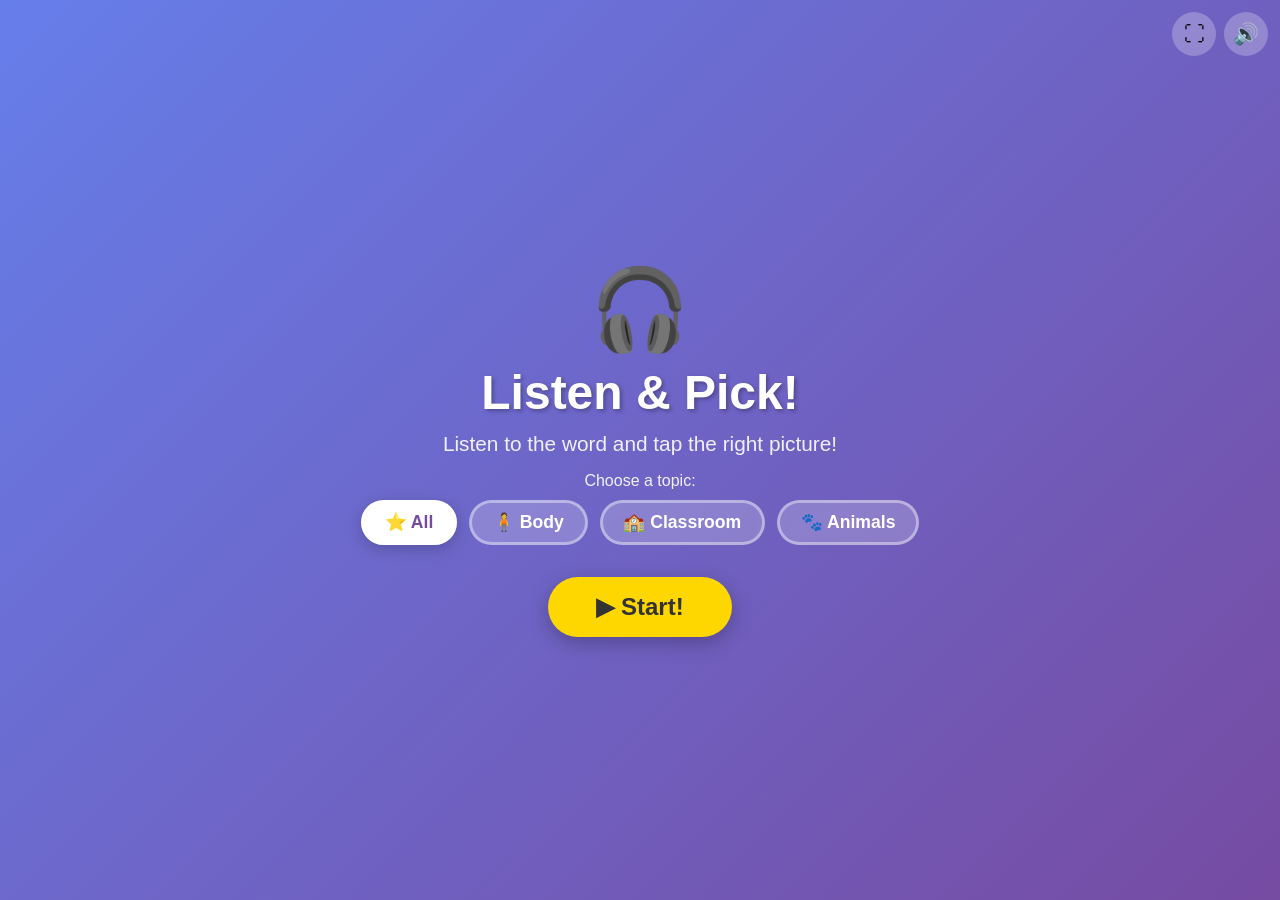
==== index.html @ e236eb67 "Initial commit: vocabulary game" ====
<!DOCTYPE html>
<html lang="en">
<head>
  <meta charset="UTF-8">
  <meta name="viewport" content="width=device-width, initial-scale=1.0">
  <meta name="apple-mobile-web-app-capable" content="yes">
  <meta name="apple-mobile-web-app-status-bar-style" content="black-translucent">
  <title>Listen & Pick!</title>
  <link rel="stylesheet" href="style.css">
</head>
<body>

  <!-- Start Screen -->
  <div id="start-screen" class="screen">
    <div class="start-content">
      <div class="title-emoji">🎧</div>
      <h1>Listen &amp; Pick!</h1>
      <p>Listen to the word and tap the right picture!</p>
      <p class="category-label">Choose a topic:</p>
      <div class="category-picker">
        <button class="btn-cat selected" data-cat="all">⭐ All</button>
        <button class="btn-cat" data-cat="body">🧍 Body</button>
        <button class="btn-cat" data-cat="classroom">🏫 Classroom</button>
        <button class="btn-cat" data-cat="animals">🐾 Animals</button>
      </div>
      <button id="start-btn" class="btn-start">▶ Start!</button>
    </div>
  </div>

  <!-- Game Screen -->
  <div id="game-screen" class="screen hidden">
    <div id="score-bar">
      <span id="score-text">✓ 0 / 0</span>
    </div>
    <div id="question-area">
      <button id="play-btn" class="btn-play" title="Play again">🔊</button>
    </div>
    <div id="choices"></div>
    <div id="feedback" class="hidden"></div>
  </div>

  <!-- End Screen -->
  <div id="end-screen" class="screen hidden">
    <div class="end-content">
      <div id="end-emoji">🏆</div>
      <h2>Well done!</h2>
      <p id="end-score"></p>
      <div id="missed-section" class="hidden">
        <p class="missed-title">Practice more: 📚</p>
        <div id="missed-list"></div>
      </div>
      <button id="replay-btn" class="btn-start">▶ Play Again!</button>
    </div>
  </div>

  <!-- Floating Controls -->
  <div id="floating-controls">
    <div class="controls-row">
      <button id="fullscreen-btn" title="全螢幕">⛶</button>
      <button id="volume-btn" title="音量">🔊</button>
    </div>
    <div id="volume-slider-wrap" class="hidden">
      <input type="range" id="volume-slider" min="0" max="1" step="0.05" value="1">
    </div>
  </div>

  <!-- iOS Toast -->
  <div id="ios-toast"></div>

  <script src="game.js"></script>
</body>
</html>
---- style.css ----
* { box-sizing: border-box; margin: 0; padding: 0; }

body {
  font-family: 'Segoe UI', Arial, sans-serif;
  background: linear-gradient(135deg, #667eea 0%, #764ba2 100%);
  min-height: 100vh;
  display: flex;
  align-items: center;
  justify-content: center;
}

.screen {
  width: 100%;
  min-height: 100vh;
  display: flex;
  align-items: center;
  justify-content: center;
}

.hidden { display: none !important; }

/* ── Start Screen ── */
.start-content {
  text-align: center;
  color: white;
  padding: 2rem;
}
.title-emoji { font-size: 5rem; margin-bottom: 0.5rem; }
.start-content h1 { font-size: 3rem; margin-bottom: 0.75rem; text-shadow: 2px 2px 4px rgba(0,0,0,0.3); }
.start-content p  { font-size: 1.3rem; margin-bottom: 1rem; opacity: 0.9; }

.btn-start {
  background: #FFD700;
  color: #333;
  border: none;
  border-radius: 50px;
  padding: 1rem 3rem;
  font-size: 1.5rem;
  font-weight: bold;
  cursor: pointer;
  box-shadow: 0 6px 20px rgba(0,0,0,0.25);
  transition: transform 0.1s, box-shadow 0.1s;
}
.btn-start:hover  { transform: translateY(-3px); box-shadow: 0 10px 25px rgba(0,0,0,0.3); }
.btn-start:active { transform: translateY(0); }

/* ── Category Picker ── */
.category-label {
  font-size: 1rem !important;
  margin-bottom: 0.6rem !important;
}
.category-picker {
  display: flex;
  gap: 0.75rem;
  justify-content: center;
  flex-wrap: wrap;
  margin-bottom: 2rem;
}
.btn-cat {
  background: rgba(255,255,255,0.2);
  color: white;
  border: 3px solid rgba(255,255,255,0.4);
  border-radius: 50px;
  padding: 0.55rem 1.3rem;
  font-size: 1.1rem;
  font-weight: bold;
  cursor: pointer;
  transition: background 0.15s, border-color 0.15s, box-shadow 0.15s;
  backdrop-filter: blur(4px);
  -webkit-backdrop-filter: blur(4px);
}
.btn-cat:hover { background: rgba(255,255,255,0.35); }
.btn-cat.selected {
  background: white;
  color: #764ba2;
  border-color: white;
  box-shadow: 0 4px 15px rgba(0,0,0,0.2);
}

/* ── Game Screen ── */
#game-screen {
  flex-direction: column;
  gap: 1.5rem;
  padding: 1rem;
}

#score-bar {
  background: rgba(255,255,255,0.2);
  border-radius: 50px;
  padding: 0.5rem 1.5rem;
  color: white;
  font-size: 1.2rem;
  font-weight: bold;
}

#question-area {
  display: flex;
  flex-direction: column;
  align-items: center;
  gap: 1rem;
}

.btn-play {
  background: white;
  border: none;
  border-radius: 50%;
  width: 90px;
  height: 90px;
  font-size: 2.5rem;
  cursor: pointer;
  box-shadow: 0 4px 15px rgba(0,0,0,0.2);
  transition: transform 0.1s;
}
.btn-play:hover  { transform: scale(1.1); }
.btn-play:active { transform: scale(0.95); }

/* ── Cards ── */
#choices {
  display: flex;
  flex-wrap: wrap;
  gap: 1.5rem;
  justify-content: center;
}

.card {
  position: relative;
  background: white;
  border-radius: 20px;
  width: var(--card-size, 280px);
  height: var(--card-size, 280px);
  display: flex;
  align-items: center;
  justify-content: center;
  cursor: pointer;
  box-shadow: 0 8px 25px rgba(0,0,0,0.2);
  transition: transform 0.15s, box-shadow 0.15s;
  overflow: hidden;
  border: 5px solid transparent;
}
.card:hover { transform: translateY(-5px); box-shadow: 0 15px 35px rgba(0,0,0,0.3); }
.card img   { width: 100%; height: 100%; object-fit: contain; border-radius: 15px; }

.card.correct {
  border-color: #4CAF50;
  box-shadow: 0 0 0 6px #4CAF50, 0 8px 25px rgba(0,0,0,0.2);
}
.card.wrong {
  border-color: #f44336;
  filter: brightness(0.7);
  animation: shake 0.4s ease;
}
.card.listen-mode {
  border-color: #FF9800;
  opacity: 0.85;
}

.listen-icon {
  position: absolute;
  bottom: 7px;
  right: 9px;
  font-size: 1.3rem;
  opacity: 0;
  transition: opacity 0.2s;
  pointer-events: none;
}
.card.listen-mode .listen-icon { opacity: 1; }

@keyframes shake {
  0%, 100% { transform: translateX(0); }
  20%       { transform: translateX(-10px); }
  40%       { transform: translateX(10px); }
  60%       { transform: translateX(-8px); }
  80%       { transform: translateX(8px); }
}

/* ── Feedback ── */
#feedback {
  font-size: 2rem;
  color: white;
  font-weight: bold;
  text-shadow: 2px 2px 4px rgba(0,0,0,0.3);
  min-height: 3rem;
  text-align: center;
}

/* ── Stars animation ── */
.star {
  position: fixed;
  font-size: 2rem;
  pointer-events: none;
  animation: floatStar 1s ease-out forwards;
  z-index: 999;
}
@keyframes floatStar {
  0%   { opacity: 1; transform: translateY(0) scale(1); }
  100% { opacity: 0; transform: translateY(-120px) scale(1.5); }
}

/* ── Missed Words ── */
.missed-title {
  font-size: 1.2rem;
  margin-bottom: 0.75rem;
  opacity: 0.9;
}
#missed-list {
  display: flex;
  flex-wrap: wrap;
  gap: 0.75rem;
  justify-content: center;
  margin-bottom: 1.5rem;
}
.missed-item {
  background: rgba(255,255,255,0.2);
  border-radius: 12px;
  padding: 0.5rem;
  display: flex;
  flex-direction: column;
  align-items: center;
  gap: 0.3rem;
  width: 90px;
  cursor: pointer;
  transition: background 0.15s, transform 0.15s;
}
.missed-item:hover { background: rgba(255,255,255,0.35); transform: translateY(-3px); }
.missed-item:active { transform: translateY(0); }
.missed-item img {
  width: 70px;
  height: 70px;
  object-fit: cover;
  border-radius: 8px;
}
.missed-item span {
  font-size: 0.9rem;
  font-weight: bold;
  color: white;
}
.missed-speaker { font-size: 0.85rem; }

/* ── End Screen ── */
.end-content {
  text-align: center;
  color: white;
  padding: 2rem;
}
#end-emoji      { font-size: 5rem; margin-bottom: 1rem; }
.end-content h2 { font-size: 2.5rem; margin-bottom: 1rem; }
#end-score      { font-size: 1.4rem; margin-bottom: 2rem; opacity: 0.9; }

/* ── Responsive ── */
@media (max-width: 700px) {
  .btn-play { width: 70px; height: 70px; font-size: 2rem; }
  .start-content h1 { font-size: 2rem; }
  #choices { gap: 0.75rem; }
}

/* ── Floating Controls ── */
#floating-controls {
  position: fixed;
  top: 12px;
  right: 12px;
  z-index: 1000;
  display: flex;
  flex-direction: column;
  align-items: flex-end;
  gap: 8px;
}

.controls-row {
  display: flex;
  flex-direction: row;
  gap: 8px;
}

#floating-controls button {
  background: rgba(255, 255, 255, 0.25);
  border: none;
  border-radius: 50%;
  width: 44px;
  height: 44px;
  font-size: 1.3rem;
  cursor: pointer;
  backdrop-filter: blur(4px);
  -webkit-backdrop-filter: blur(4px);
  transition: background 0.15s, transform 0.1s;
  display: flex;
  align-items: center;
  justify-content: center;
}
#floating-controls button:hover  { background: rgba(255,255,255,0.4); }
#floating-controls button:active  { transform: scale(0.92); }

#volume-slider-wrap {
  background: rgba(255, 255, 255, 0.25);
  backdrop-filter: blur(4px);
  -webkit-backdrop-filter: blur(4px);
  border-radius: 20px;
  padding: 8px 14px;
  display: flex;
  align-items: center;
}

#volume-slider {
  width: 100px;
  accent-color: #FFD700;
  cursor: pointer;
}

/* ── iOS Toast ── */
#ios-toast {
  position: fixed;
  bottom: 24px;
  left: 50%;
  transform: translateX(-50%);
  background: rgba(0, 0, 0, 0.75);
  color: white;
  padding: 10px 20px;
  border-radius: 20px;
  font-size: 0.95rem;
  z-index: 1001;
  pointer-events: none;
  opacity: 0;
  transition: opacity 0.3s;
  white-space: nowrap;
}
#ios-toast.show { opacity: 1; }
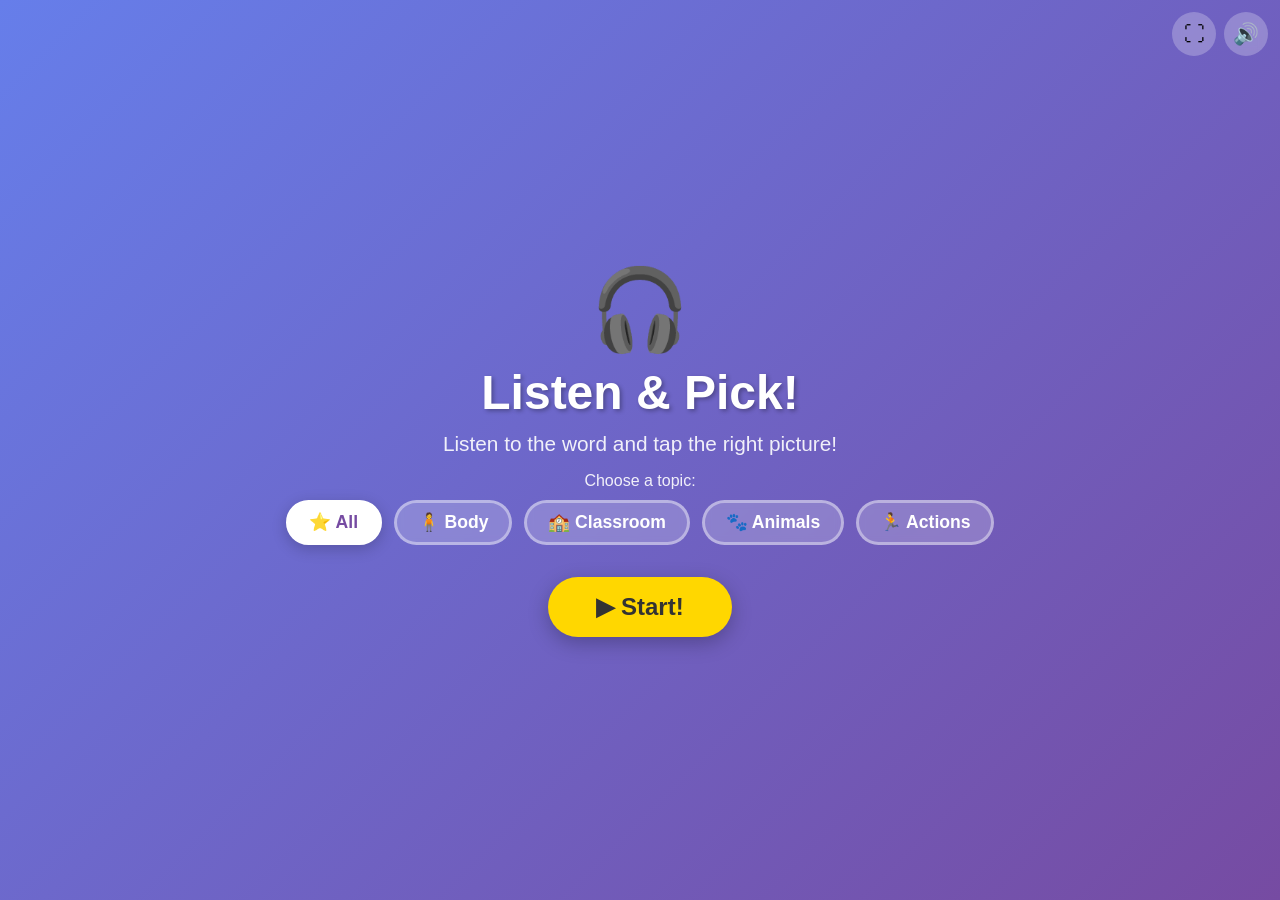
==== commit 6e82ced8: "what you changed" ====
--- a/index.html
+++ b/index.html
@@ -22,6 +22,7 @@
         <button class="btn-cat" data-cat="body">🧍 Body</button>
         <button class="btn-cat" data-cat="classroom">🏫 Classroom</button>
         <button class="btn-cat" data-cat="animals">🐾 Animals</button>
+        <button class="btn-cat" data-cat="actions">🏃 Actions</button>
       </div>
       <button id="start-btn" class="btn-start">▶ Start!</button>
     </div>
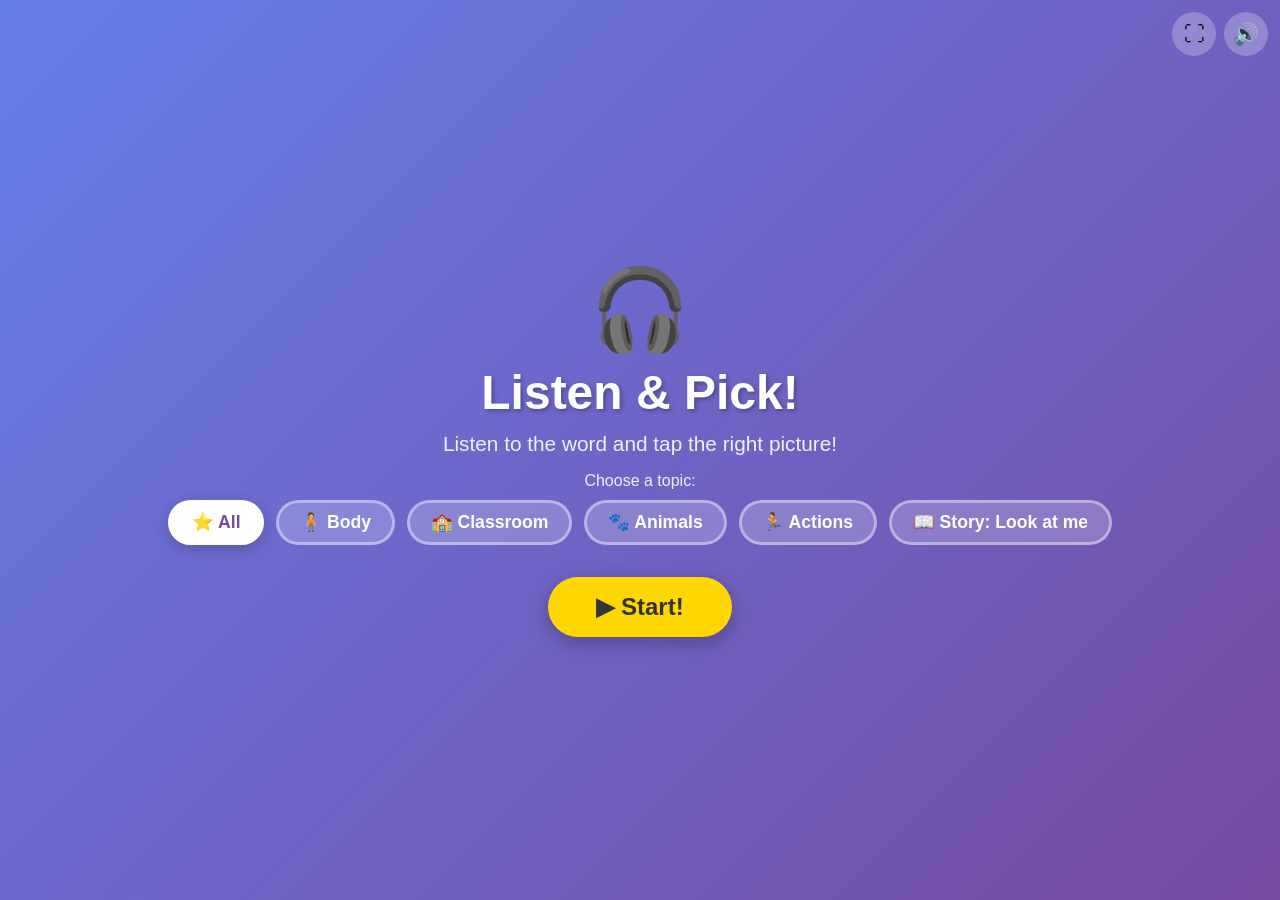
==== commit 1c98711f: "Add colors, actions, story_look_at_me categories; dual-source image pipeline - Added 3 new vocabular" ====
--- a/index.html
+++ b/index.html
@@ -23,6 +23,7 @@
         <button class="btn-cat" data-cat="classroom">🏫 Classroom</button>
         <button class="btn-cat" data-cat="animals">🐾 Animals</button>
         <button class="btn-cat" data-cat="actions">🏃 Actions</button>
+        <button class="btn-cat" data-cat="story_look_at_me">📖 Story: Look at me</button>
       </div>
       <button id="start-btn" class="btn-start">▶ Start!</button>
     </div>
